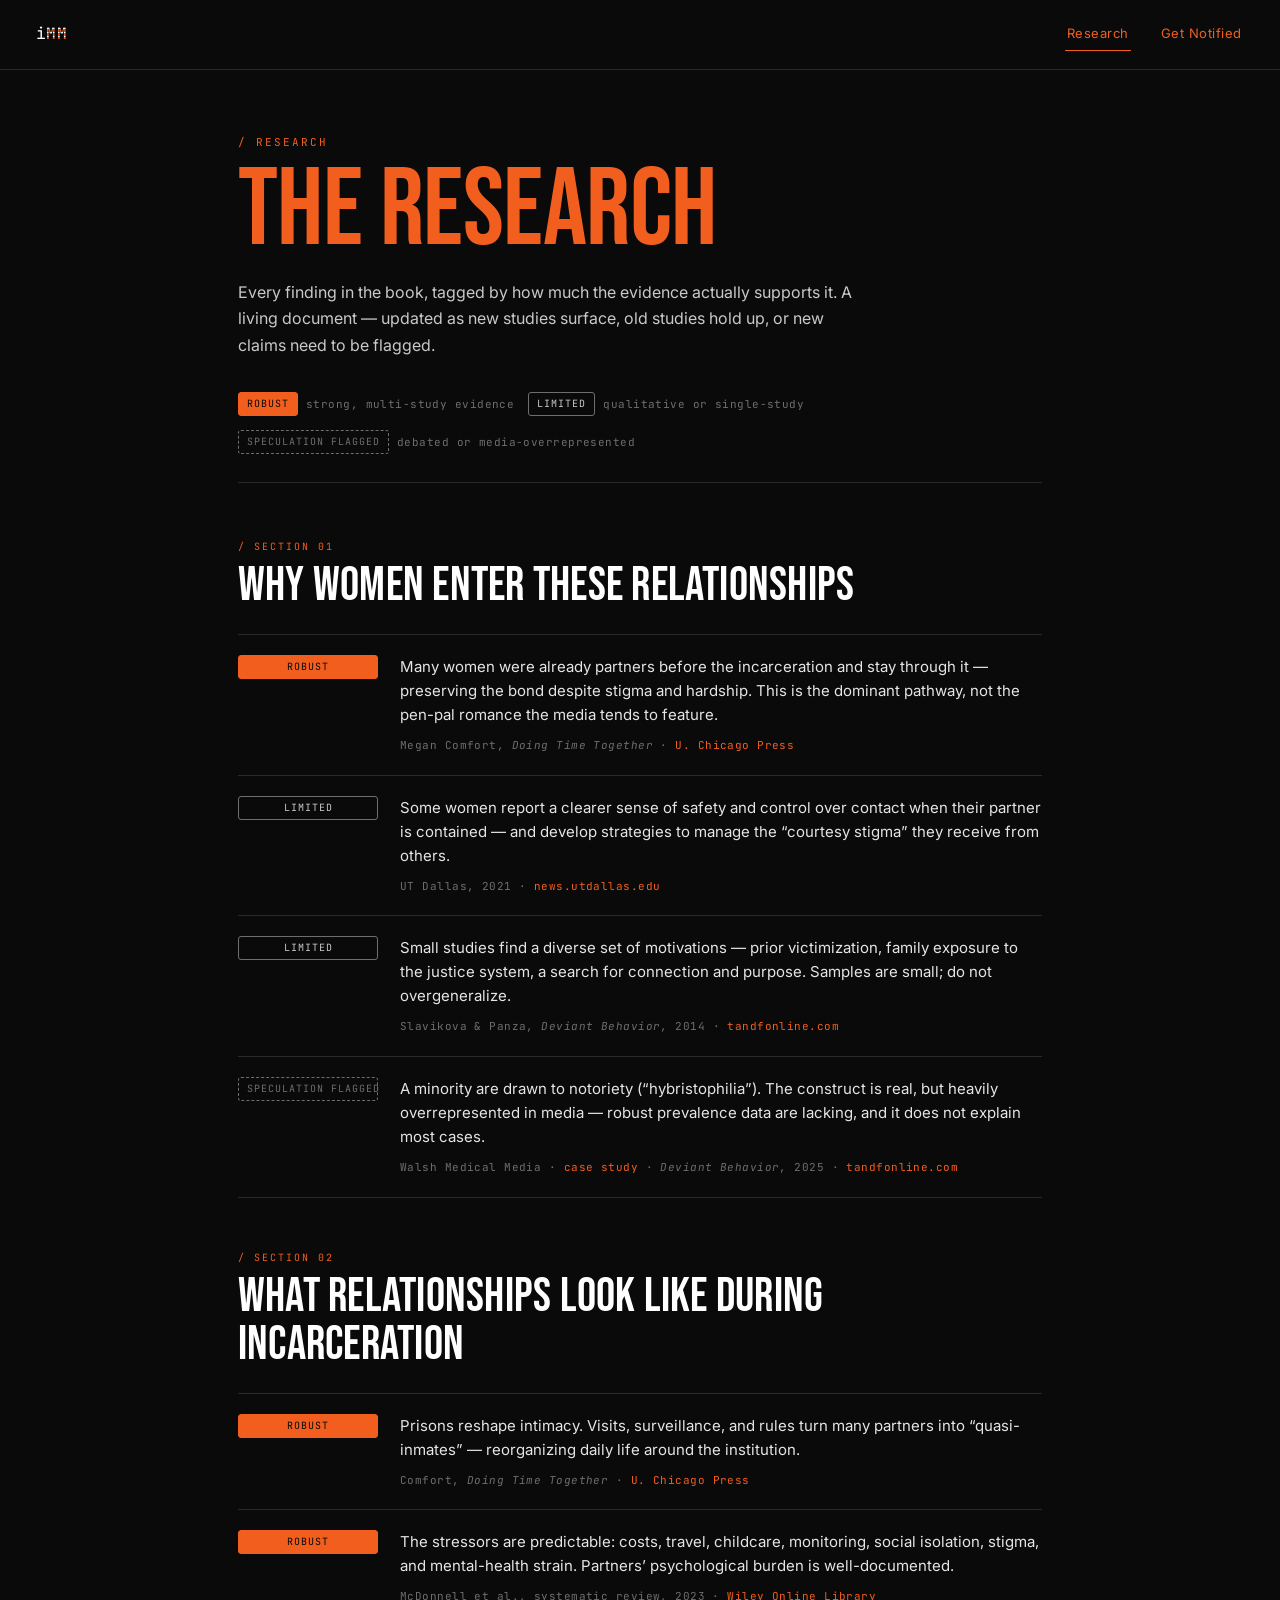
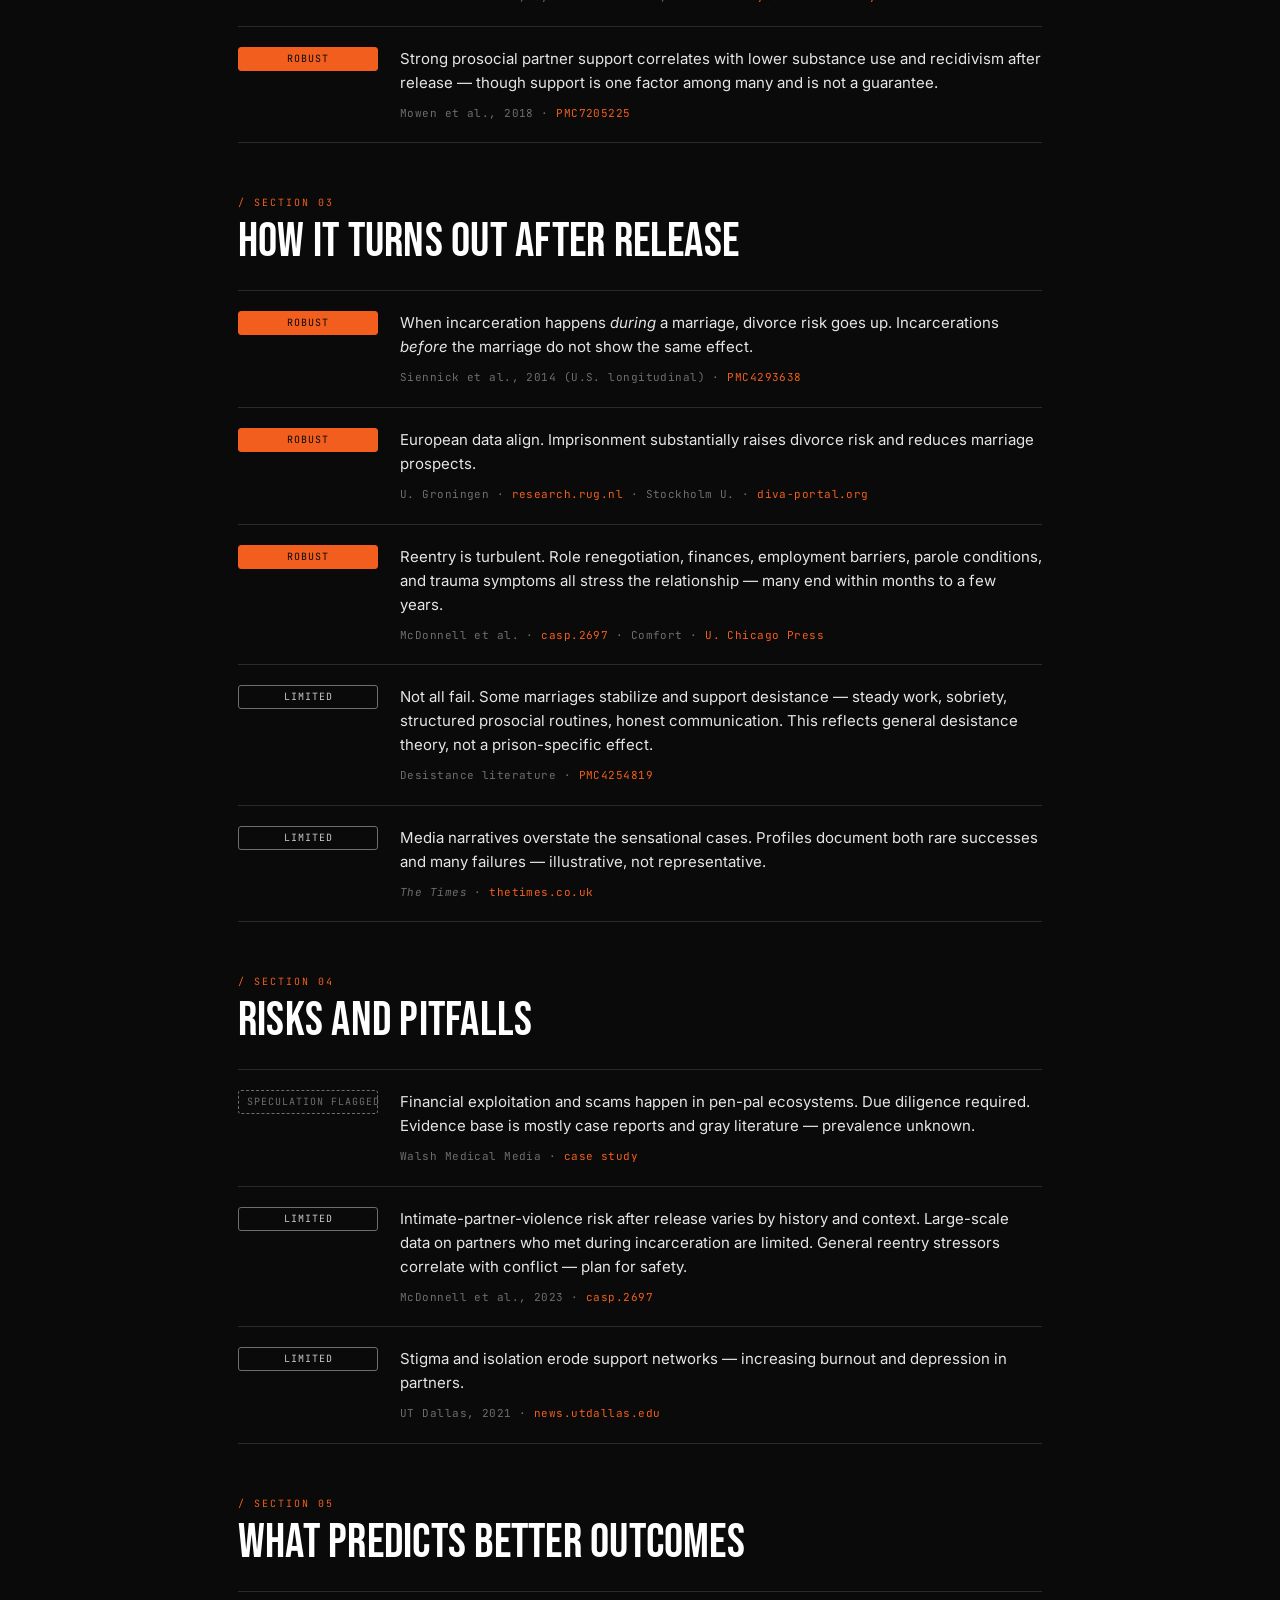
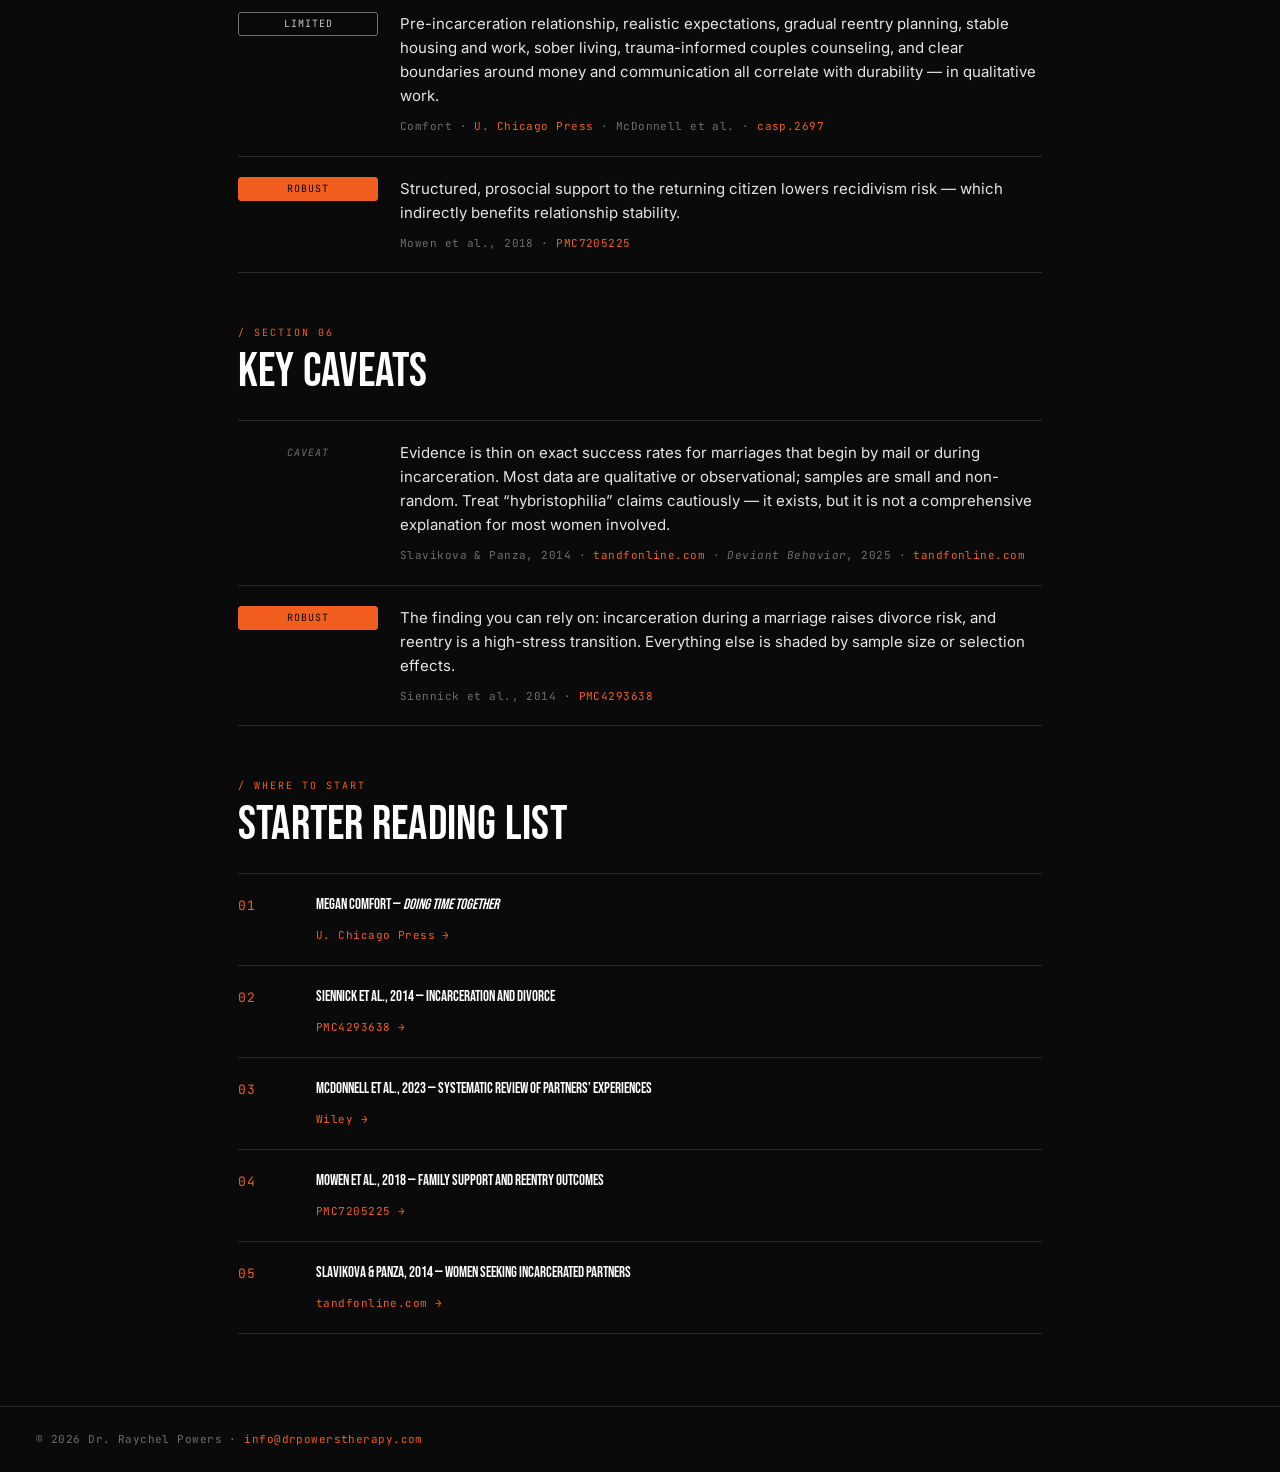
==== research/index.html @ 6326d1c5 "Add Research page with evidence-tagged study cards The Research page turns the author's working rese" ====
<!DOCTYPE html>
<html lang="en">
<head>
  <meta charset="UTF-8">
  <meta name="viewport" content="width=device-width, initial-scale=1.0">
  <title>The Research &mdash; I Married a Murderer</title>
  <meta name="description" content="Every finding from the book, tagged by how much evidence actually backs it. Studies on women who marry incarcerated men, prison marriages, hybristophilia, reentry, and divorce risk.">
  <meta property="og:type" content="website">
  <meta property="og:title" content="The Research &mdash; I Married a Murderer">
  <meta property="og:description" content="Findings on prison marriages, reentry, and divorce risk, tagged by evidence strength.">
  <meta name="theme-color" content="#0A0A0A">
  <link rel="icon" type="image/svg+xml" href="data:image/svg+xml,%3Csvg xmlns='http://www.w3.org/2000/svg' viewBox='0 0 32 32'%3E%3Crect width='32' height='32' fill='%230A0A0A'/%3E%3Ccircle cx='16' cy='16' r='10' fill='%23F25E1E'/%3E%3C/svg%3E">
  <link rel="preconnect" href="https://fonts.googleapis.com">
  <link rel="preconnect" href="https://fonts.gstatic.com" crossorigin>
  <link href="https://fonts.googleapis.com/css2?family=Bebas+Neue&family=Inter:wght@400;500&family=JetBrains+Mono:wght@400&display=swap" rel="stylesheet">
  <link rel="stylesheet" href="../styles.css">
</head>
<body>
  <nav class="nav">
    <a class="brand" href="/" aria-label="iMM home">i<span class="mm">MM</span></a>
    <div class="nav-right">
      <a class="nav-link active" href="/research/">Research</a>
      <a class="nav-cta" href="mailto:info@drpowerstherapy.com?subject=Notify%20me%20about%20I%20Married%20a%20Murderer">Get Notified</a>
    </div>
  </nav>

  <main class="page">

    <header class="page-hero">
      <p class="page-eyebrow">/ research</p>
      <h1 class="page-title">THE RESEARCH</h1>
      <p class="page-lede">Every finding in the book, tagged by how much the evidence actually supports it. A living document &mdash; updated as new studies surface, old studies hold up, or new claims need to be flagged.</p>
      <div class="legend" aria-label="Evidence chip legend">
        <span class="legend-item"><span class="chip robust">ROBUST</span> strong, multi-study evidence</span>
        <span class="legend-item"><span class="chip limited">LIMITED</span> qualitative or single-study</span>
        <span class="legend-item"><span class="chip speculation">SPECULATION FLAGGED</span> debated or media-overrepresented</span>
      </div>
    </header>

    <!-- ============ Section 1 ============ -->
    <section class="section">
      <p class="section-eyebrow">/ section 01</p>
      <h2 class="section-title">Why women enter these relationships</h2>

      <article class="card">
        <span class="chip robust">ROBUST</span>
        <div class="card-body">
          <p class="claim">Many women were already partners before the incarceration and stay through it &mdash; preserving the bond despite stigma and hardship. This is the dominant pathway, not the pen-pal romance the media tends to feature.</p>
          <p class="source">Megan Comfort, <em>Doing Time Together</em> &middot; <a href="https://press.uchicago.edu/ucp/books/book/chicago/D/bo5485741.html" target="_blank" rel="noopener">U. Chicago Press</a></p>
        </div>
      </article>

      <article class="card">
        <span class="chip limited">LIMITED</span>
        <div class="card-body">
          <p class="claim">Some women report a clearer sense of safety and control over contact when their partner is contained &mdash; and develop strategies to manage the &ldquo;courtesy stigma&rdquo; they receive from others.</p>
          <p class="source">UT Dallas, 2021 &middot; <a href="https://news.utdallas.edu/social-sciences/courtesy-stigma-relationships-prison-2021/" target="_blank" rel="noopener">news.utdallas.edu</a></p>
        </div>
      </article>

      <article class="card">
        <span class="chip limited">LIMITED</span>
        <div class="card-body">
          <p class="claim">Small studies find a diverse set of motivations &mdash; prior victimization, family exposure to the justice system, a search for connection and purpose. Samples are small; do not overgeneralize.</p>
          <p class="source">Slavikova &amp; Panza, <em>Deviant Behavior</em>, 2014 &middot; <a href="https://www.tandfonline.com/doi/abs/10.1080/01639625.2014.897120" target="_blank" rel="noopener">tandfonline.com</a></p>
        </div>
      </article>

      <article class="card">
        <span class="chip speculation">SPECULATION FLAGGED</span>
        <div class="card-body">
          <p class="claim">A minority are drawn to notoriety (&ldquo;hybristophilia&rdquo;). The construct is real, but heavily overrepresented in media &mdash; robust prevalence data are lacking, and it does not explain most cases.</p>
          <p class="source">Walsh Medical Media &middot; <a href="https://www.walshmedicalmedia.com/open-access/women-attracted-to-incarcerated-men-a-case-study-2573-4598-1000139.pdf" target="_blank" rel="noopener">case study</a> &middot; <em>Deviant Behavior</em>, 2025 &middot; <a href="https://www.tandfonline.com/doi/full/10.1080/01639625.2025.2520587" target="_blank" rel="noopener">tandfonline.com</a></p>
        </div>
      </article>
    </section>

    <!-- ============ Section 2 ============ -->
    <section class="section">
      <p class="section-eyebrow">/ section 02</p>
      <h2 class="section-title">What relationships look like during incarceration</h2>

      <article class="card">
        <span class="chip robust">ROBUST</span>
        <div class="card-body">
          <p class="claim">Prisons reshape intimacy. Visits, surveillance, and rules turn many partners into &ldquo;quasi-inmates&rdquo; &mdash; reorganizing daily life around the institution.</p>
          <p class="source">Comfort, <em>Doing Time Together</em> &middot; <a href="https://press.uchicago.edu/ucp/books/book/chicago/D/bo5485741.html" target="_blank" rel="noopener">U. Chicago Press</a></p>
        </div>
      </article>

      <article class="card">
        <span class="chip robust">ROBUST</span>
        <div class="card-body">
          <p class="claim">The stressors are predictable: costs, travel, childcare, monitoring, social isolation, stigma, and mental-health strain. Partners&rsquo; psychological burden is well-documented.</p>
          <p class="source">McDonnell et al., systematic review, 2023 &middot; <a href="https://onlinelibrary.wiley.com/doi/full/10.1002/casp.2697" target="_blank" rel="noopener">Wiley Online Library</a></p>
        </div>
      </article>

      <article class="card">
        <span class="chip robust">ROBUST</span>
        <div class="card-body">
          <p class="claim">Strong prosocial partner support correlates with lower substance use and recidivism after release &mdash; though support is one factor among many and is not a guarantee.</p>
          <p class="source">Mowen et al., 2018 &middot; <a href="https://www.ncbi.nlm.nih.gov/pmc/articles/PMC7205225/" target="_blank" rel="noopener">PMC7205225</a></p>
        </div>
      </article>
    </section>

    <!-- ============ Section 3 ============ -->
    <section class="section">
      <p class="section-eyebrow">/ section 03</p>
      <h2 class="section-title">How it turns out after release</h2>

      <article class="card">
        <span class="chip robust">ROBUST</span>
        <div class="card-body">
          <p class="claim">When incarceration happens <em>during</em> a marriage, divorce risk goes up. Incarcerations <em>before</em> the marriage do not show the same effect.</p>
          <p class="source">Siennick et al., 2014 (U.S. longitudinal) &middot; <a href="https://www.ncbi.nlm.nih.gov/pmc/articles/PMC4293638/" target="_blank" rel="noopener">PMC4293638</a></p>
        </div>
      </article>

      <article class="card">
        <span class="chip robust">ROBUST</span>
        <div class="card-body">
          <p class="claim">European data align. Imprisonment substantially raises divorce risk and reduces marriage prospects.</p>
          <p class="source">U. Groningen &middot; <a href="https://research.rug.nl/en/publications/the-impact-of-first-time-imprisonment-on-marriage-and-divorce-a-m" target="_blank" rel="noopener">research.rug.nl</a> &middot; Stockholm U. &middot; <a href="https://su.diva-portal.org/smash/get/diva2%3A951957/FULLTEXT01" target="_blank" rel="noopener">diva-portal.org</a></p>
        </div>
      </article>

      <article class="card">
        <span class="chip robust">ROBUST</span>
        <div class="card-body">
          <p class="claim">Reentry is turbulent. Role renegotiation, finances, employment barriers, parole conditions, and trauma symptoms all stress the relationship &mdash; many end within months to a few years.</p>
          <p class="source">McDonnell et al. &middot; <a href="https://onlinelibrary.wiley.com/doi/full/10.1002/casp.2697" target="_blank" rel="noopener">casp.2697</a> &middot; Comfort &middot; <a href="https://press.uchicago.edu/ucp/books/book/chicago/D/bo5485741.html" target="_blank" rel="noopener">U. Chicago Press</a></p>
        </div>
      </article>

      <article class="card">
        <span class="chip limited">LIMITED</span>
        <div class="card-body">
          <p class="claim">Not all fail. Some marriages stabilize and support desistance &mdash; steady work, sobriety, structured prosocial routines, honest communication. This reflects general desistance theory, not a prison-specific effect.</p>
          <p class="source">Desistance literature &middot; <a href="https://www.ncbi.nlm.nih.gov/pmc/articles/PMC4254819/" target="_blank" rel="noopener">PMC4254819</a></p>
        </div>
      </article>

      <article class="card">
        <span class="chip limited">LIMITED</span>
        <div class="card-body">
          <p class="claim">Media narratives overstate the sensational cases. Profiles document both rare successes and many failures &mdash; illustrative, not representative.</p>
          <p class="source"><em>The Times</em> &middot; <a href="https://www.thetimes.co.uk/article/you-have-to-be-a-strong-woman-what-its-like-to-marry-a-prisoner-xgbpbv8nb" target="_blank" rel="noopener">thetimes.co.uk</a></p>
        </div>
      </article>
    </section>

    <!-- ============ Section 4 ============ -->
    <section class="section">
      <p class="section-eyebrow">/ section 04</p>
      <h2 class="section-title">Risks and pitfalls</h2>

      <article class="card">
        <span class="chip speculation">SPECULATION FLAGGED</span>
        <div class="card-body">
          <p class="claim">Financial exploitation and scams happen in pen-pal ecosystems. Due diligence required. Evidence base is mostly case reports and gray literature &mdash; prevalence unknown.</p>
          <p class="source">Walsh Medical Media &middot; <a href="https://www.walshmedicalmedia.com/open-access/women-attracted-to-incarcerated-men-a-case-study-2573-4598-1000139.pdf" target="_blank" rel="noopener">case study</a></p>
        </div>
      </article>

      <article class="card">
        <span class="chip limited">LIMITED</span>
        <div class="card-body">
          <p class="claim">Intimate-partner-violence risk after release varies by history and context. Large-scale data on partners who met during incarceration are limited. General reentry stressors correlate with conflict &mdash; plan for safety.</p>
          <p class="source">McDonnell et al., 2023 &middot; <a href="https://onlinelibrary.wiley.com/doi/full/10.1002/casp.2697" target="_blank" rel="noopener">casp.2697</a></p>
        </div>
      </article>

      <article class="card">
        <span class="chip limited">LIMITED</span>
        <div class="card-body">
          <p class="claim">Stigma and isolation erode support networks &mdash; increasing burnout and depression in partners.</p>
          <p class="source">UT Dallas, 2021 &middot; <a href="https://news.utdallas.edu/social-sciences/courtesy-stigma-relationships-prison-2021/" target="_blank" rel="noopener">news.utdallas.edu</a></p>
        </div>
      </article>
    </section>

    <!-- ============ Section 5 ============ -->
    <section class="section">
      <p class="section-eyebrow">/ section 05</p>
      <h2 class="section-title">What predicts better outcomes</h2>

      <article class="card">
        <span class="chip limited">LIMITED</span>
        <div class="card-body">
          <p class="claim">Pre-incarceration relationship, realistic expectations, gradual reentry planning, stable housing and work, sober living, trauma-informed couples counseling, and clear boundaries around money and communication all correlate with durability &mdash; in qualitative work.</p>
          <p class="source">Comfort &middot; <a href="https://press.uchicago.edu/ucp/books/book/chicago/D/bo5485741.html" target="_blank" rel="noopener">U. Chicago Press</a> &middot; McDonnell et al. &middot; <a href="https://onlinelibrary.wiley.com/doi/full/10.1002/casp.2697" target="_blank" rel="noopener">casp.2697</a></p>
        </div>
      </article>

      <article class="card">
        <span class="chip robust">ROBUST</span>
        <div class="card-body">
          <p class="claim">Structured, prosocial support to the returning citizen lowers recidivism risk &mdash; which indirectly benefits relationship stability.</p>
          <p class="source">Mowen et al., 2018 &middot; <a href="https://www.ncbi.nlm.nih.gov/pmc/articles/PMC7205225/" target="_blank" rel="noopener">PMC7205225</a></p>
        </div>
      </article>
    </section>

    <!-- ============ Section 6 ============ -->
    <section class="section">
      <p class="section-eyebrow">/ section 06</p>
      <h2 class="section-title">Key caveats</h2>

      <article class="card">
        <span class="chip none">CAVEAT</span>
        <div class="card-body">
          <p class="claim">Evidence is thin on exact success rates for marriages that begin by mail or during incarceration. Most data are qualitative or observational; samples are small and non-random. Treat &ldquo;hybristophilia&rdquo; claims cautiously &mdash; it exists, but it is not a comprehensive explanation for most women involved.</p>
          <p class="source">Slavikova &amp; Panza, 2014 &middot; <a href="https://www.tandfonline.com/doi/abs/10.1080/01639625.2014.897120" target="_blank" rel="noopener">tandfonline.com</a> &middot; <em>Deviant Behavior</em>, 2025 &middot; <a href="https://www.tandfonline.com/doi/full/10.1080/01639625.2025.2520587" target="_blank" rel="noopener">tandfonline.com</a></p>
        </div>
      </article>

      <article class="card">
        <span class="chip robust">ROBUST</span>
        <div class="card-body">
          <p class="claim">The finding you can rely on: incarceration during a marriage raises divorce risk, and reentry is a high-stress transition. Everything else is shaded by sample size or selection effects.</p>
          <p class="source">Siennick et al., 2014 &middot; <a href="https://www.ncbi.nlm.nih.gov/pmc/articles/PMC4293638/" target="_blank" rel="noopener">PMC4293638</a></p>
        </div>
      </article>
    </section>

    <!-- ============ Reading list ============ -->
    <section class="section">
      <p class="section-eyebrow">/ where to start</p>
      <h2 class="section-title">Starter reading list</h2>
      <ol class="readinglist">
        <li>
          <span class="num">01</span>
          <div>
            <p class="title">Megan Comfort &mdash; <em>Doing Time Together</em></p>
            <a class="source-link" href="https://press.uchicago.edu/ucp/books/book/chicago/D/bo5485741.html" target="_blank" rel="noopener">U. Chicago Press &rarr;</a>
          </div>
        </li>
        <li>
          <span class="num">02</span>
          <div>
            <p class="title">Siennick et al., 2014 &mdash; Incarceration and divorce</p>
            <a class="source-link" href="https://www.ncbi.nlm.nih.gov/pmc/articles/PMC4293638/" target="_blank" rel="noopener">PMC4293638 &rarr;</a>
          </div>
        </li>
        <li>
          <span class="num">03</span>
          <div>
            <p class="title">McDonnell et al., 2023 &mdash; Systematic review of partners&rsquo; experiences</p>
            <a class="source-link" href="https://onlinelibrary.wiley.com/doi/full/10.1002/casp.2697" target="_blank" rel="noopener">Wiley &rarr;</a>
          </div>
        </li>
        <li>
          <span class="num">04</span>
          <div>
            <p class="title">Mowen et al., 2018 &mdash; Family support and reentry outcomes</p>
            <a class="source-link" href="https://www.ncbi.nlm.nih.gov/pmc/articles/PMC7205225/" target="_blank" rel="noopener">PMC7205225 &rarr;</a>
          </div>
        </li>
        <li>
          <span class="num">05</span>
          <div>
            <p class="title">Slavikova &amp; Panza, 2014 &mdash; Women seeking incarcerated partners</p>
            <a class="source-link" href="https://www.tandfonline.com/doi/abs/10.1080/01639625.2014.897120" target="_blank" rel="noopener">tandfonline.com &rarr;</a>
          </div>
        </li>
      </ol>
    </section>

  </main>

  <footer class="footer">
    <p>&copy; 2026 Dr. Raychel Powers &middot; <a href="mailto:info@drpowerstherapy.com">info@drpowerstherapy.com</a></p>
  </footer>
</body>
</html>
---- styles.css ----
:root {
  --bg: #0A0A0A;
  --fg: #FFFFFF;
  --orange: #F25E1E;
  --muted: #C9C9C9;
  --dim: #6E6E6E;
  --line: #2A2A2A;
  --font-display: 'Bebas Neue', 'Impact', 'Arial Narrow', sans-serif;
  --font-body: 'Inter', system-ui, -apple-system, sans-serif;
  --font-mono: 'JetBrains Mono', ui-monospace, SFMono-Regular, Menlo, monospace;
}

* { box-sizing: border-box; margin: 0; padding: 0; }

html { -webkit-text-size-adjust: 100%; }

body {
  background: var(--bg);
  color: var(--fg);
  font-family: var(--font-body);
  font-size: 16px;
  line-height: 1.5;
  min-height: 100vh;
  display: flex;
  flex-direction: column;
  -webkit-font-smoothing: antialiased;
  -moz-osx-font-smoothing: grayscale;
}

a { color: inherit; }

/* ---------- nav ---------- */
.nav {
  display: flex;
  justify-content: space-between;
  align-items: center;
  padding: 18px clamp(20px, 4vw, 36px);
  border-bottom: 0.5px solid var(--line);
}

.brand {
  font-family: var(--font-mono);
  font-size: 16px;
  color: var(--fg);
  letter-spacing: 0.02em;
  text-decoration: none;
}

.brand .mm {
  background-image: repeating-linear-gradient(0deg, var(--orange) 0 3px, var(--fg) 3px 4px);
  -webkit-background-clip: text;
  background-clip: text;
  -webkit-text-fill-color: transparent;
  color: transparent;
  font-weight: 500;
}

.nav-cta {
  font-family: var(--font-body);
  font-size: 13px;
  color: var(--orange);
  text-decoration: none;
  letter-spacing: 0.04em;
  padding: 6px 2px;
  border-bottom: 0.5px solid transparent;
  transition: border-color 0.15s ease;
}

.nav-cta:hover { border-bottom-color: var(--orange); }

/* ---------- hero ---------- */
.hero {
  flex: 1;
  width: 100%;
  max-width: 1100px;
  margin: 0 auto;
  padding: clamp(40px, 6vw, 80px) clamp(20px, 5vw, 48px);
}

.eyebrow {
  font-family: var(--font-mono);
  font-size: 12px;
  color: var(--orange);
  letter-spacing: 0.18em;
  margin-bottom: 24px;
  text-transform: uppercase;
}

.title {
  font-family: var(--font-display);
  font-weight: 400;
  line-height: 0.88;
  margin: 0;
}

.t-i {
  display: block;
  font-size: clamp(40px, 8vw, 72px);
  color: var(--fg);
  letter-spacing: 0.005em;
}

.t-married {
  display: block;
  font-size: clamp(58px, 13vw, 124px);
  color: var(--orange);
  margin-top: 4px;
  letter-spacing: -0.005em;
}

.t-murderer {
  display: block;
  font-size: clamp(58px, 13vw, 124px);
  letter-spacing: -0.005em;
  background-image: repeating-linear-gradient(
    0deg,
    var(--orange) 0 12px,
    var(--fg) 12px 18px
  );
  -webkit-background-clip: text;
  background-clip: text;
  -webkit-text-fill-color: transparent;
  color: transparent;
}

.tag {
  font-family: var(--font-display);
  font-size: clamp(26px, 5vw, 46px);
  color: var(--fg);
  margin: 18px 0 32px;
  letter-spacing: 0.01em;
  line-height: 1;
}

.lede {
  font-size: clamp(15px, 1.5vw, 17px);
  line-height: 1.65;
  color: var(--muted);
  max-width: 580px;
  margin-bottom: 32px;
}

.ctas {
  display: flex;
  gap: 12px;
  align-items: center;
  flex-wrap: wrap;
}

.cta {
  display: inline-block;
  background: var(--orange);
  color: var(--bg);
  font-family: var(--font-body);
  font-size: 14px;
  font-weight: 500;
  padding: 13px 24px;
  border-radius: 8px;
  letter-spacing: 0.02em;
  text-decoration: none;
  transition: transform 0.15s ease, background 0.15s ease;
}

.cta:hover { transform: translateY(-1px); background: #FF6F32; }
.cta:active { transform: translateY(0); }

.byline {
  margin-top: 36px;
  font-family: var(--font-mono);
  font-size: 11px;
  color: var(--dim);
  letter-spacing: 0.08em;
}

/* ---------- footer ---------- */
.footer {
  padding: 24px clamp(20px, 4vw, 36px);
  border-top: 0.5px solid var(--line);
  font-family: var(--font-mono);
  font-size: 11px;
  color: var(--dim);
  letter-spacing: 0.04em;
}

.footer a { color: var(--orange); text-decoration: none; }
.footer a:hover { text-decoration: underline; }

/* ---------- mobile stripe scaling ---------- */
@media (max-width: 600px) {
  .t-murderer {
    background-image: repeating-linear-gradient(
      0deg,
      var(--orange) 0 7px,
      var(--fg) 7px 11px
    );
  }
}

@media (prefers-reduced-motion: reduce) {
  .cta { transition: none; }
}

/* ---------- nav right cluster (with Research link) ---------- */
.nav-right { display: flex; align-items: center; gap: clamp(14px, 3vw, 28px); }
.nav-link {
  font-family: var(--font-body);
  font-size: 13px;
  color: var(--muted);
  text-decoration: none;
  letter-spacing: 0.04em;
  padding: 6px 2px;
  border-bottom: 0.5px solid transparent;
  transition: color 0.15s ease, border-color 0.15s ease;
}
.nav-link:hover { color: var(--fg); }
.nav-link.active { color: var(--orange); border-bottom-color: var(--orange); }

/* ---------- research page ---------- */
.page {
  flex: 1;
  width: 100%;
  max-width: 900px;
  margin: 0 auto;
  padding: clamp(32px, 5vw, 64px) clamp(20px, 5vw, 48px);
}

.page-hero {
  padding-bottom: 28px;
  border-bottom: 0.5px solid var(--line);
  margin-bottom: 12px;
}

.page-eyebrow {
  font-family: var(--font-mono);
  font-size: 11px;
  color: var(--orange);
  letter-spacing: 0.18em;
  margin-bottom: 12px;
  text-transform: uppercase;
}

.page-title {
  font-family: var(--font-display);
  font-weight: 400;
  font-size: clamp(56px, 11vw, 110px);
  line-height: 0.9;
  color: var(--orange);
  letter-spacing: -0.005em;
  margin: 0 0 18px;
}

.page-lede {
  font-size: clamp(14px, 1.5vw, 16px);
  line-height: 1.65;
  color: var(--muted);
  max-width: 620px;
  margin-bottom: 20px;
}

/* chip legend */
.legend {
  display: flex;
  gap: 14px;
  flex-wrap: wrap;
  padding: 14px 0 0;
}
.legend-item {
  display: flex;
  align-items: center;
  gap: 8px;
  font-family: var(--font-mono);
  font-size: 11px;
  color: var(--dim);
  letter-spacing: 0.04em;
}

/* section */
.section {
  padding: 44px 0 8px;
}
.section-eyebrow {
  font-family: var(--font-mono);
  font-size: 10px;
  color: var(--orange);
  letter-spacing: 0.2em;
  margin-bottom: 8px;
  text-transform: uppercase;
}
.section-title {
  font-family: var(--font-display);
  font-weight: 400;
  font-size: clamp(28px, 4.5vw, 48px);
  line-height: 1;
  color: var(--fg);
  letter-spacing: 0.005em;
  margin: 0 0 24px;
}

/* study card */
.card {
  display: grid;
  grid-template-columns: 140px 1fr;
  gap: 22px;
  padding: 20px 0;
  border-top: 0.5px solid var(--line);
  align-items: start;
}
.section .card:last-of-type { border-bottom: 0.5px solid var(--line); }

.chip {
  font-family: var(--font-mono);
  font-size: 10px;
  letter-spacing: 0.1em;
  padding: 5px 8px;
  border-radius: 3px;
  text-align: center;
  display: inline-block;
  white-space: nowrap;
  line-height: 1.2;
  align-self: start;
}
.chip.robust {
  background: var(--orange);
  color: var(--bg);
  border: 0.5px solid var(--orange);
}
.chip.limited {
  background: transparent;
  color: var(--muted);
  border: 0.5px solid var(--dim);
}
.chip.speculation {
  background: transparent;
  color: var(--dim);
  border: 0.5px dashed var(--dim);
}
.chip.none {
  background: transparent;
  color: var(--dim);
  border: 0.5px solid transparent;
  font-style: italic;
}

.card-body p.claim {
  font-size: 15px;
  line-height: 1.6;
  color: #E5E5E5;
  margin: 0 0 10px;
}
.card-body p.source {
  font-family: var(--font-mono);
  font-size: 11px;
  letter-spacing: 0.04em;
  color: var(--dim);
  margin: 0;
  line-height: 1.6;
}
.card-body p.source a {
  color: var(--orange);
  text-decoration: none;
}
.card-body p.source a:hover { text-decoration: underline; }

/* reading list */
.readinglist {
  list-style: none;
  padding: 0;
  margin: 0;
}
.readinglist li {
  display: grid;
  grid-template-columns: 56px 1fr;
  gap: 22px;
  padding: 20px 0;
  border-top: 0.5px solid var(--line);
  align-items: start;
}
.readinglist li:last-child { border-bottom: 0.5px solid var(--line); }
.readinglist .num {
  font-family: var(--font-mono);
  font-size: 13px;
  color: var(--orange);
  letter-spacing: 0.06em;
  padding-top: 2px;
}
.readinglist .title {
  margin: 0 0 6px;
  font-size: 15px;
  color: var(--fg);
  line-height: 1.4;
}
.readinglist .title em {
  font-style: italic;
  color: var(--fg);
}
.readinglist .source-link {
  font-family: var(--font-mono);
  font-size: 11px;
  color: var(--orange);
  text-decoration: none;
  letter-spacing: 0.04em;
}
.readinglist .source-link:hover { text-decoration: underline; }

/* mobile: stack chip above claim */
@media (max-width: 640px) {
  .card { grid-template-columns: 1fr; gap: 10px; }
  .readinglist li { grid-template-columns: 1fr; gap: 8px; }
  .readinglist .num { padding-top: 0; }
}
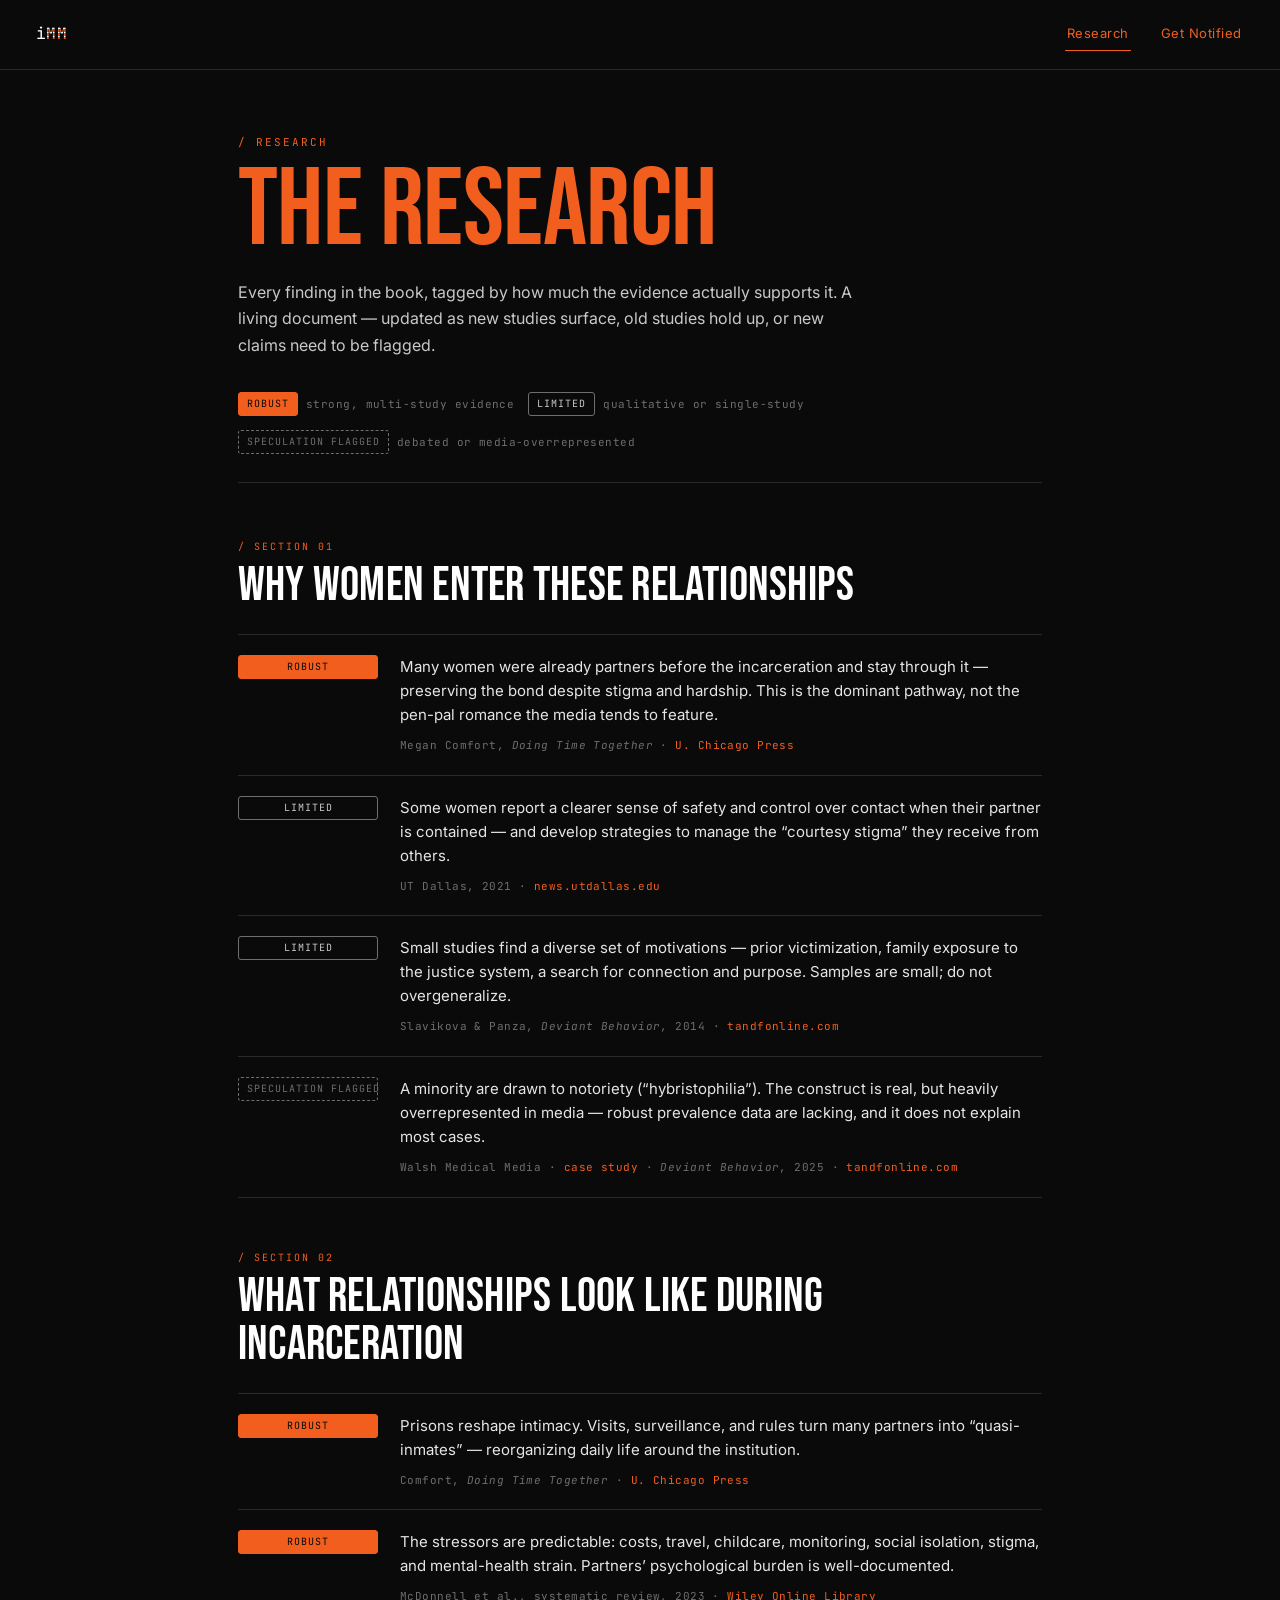
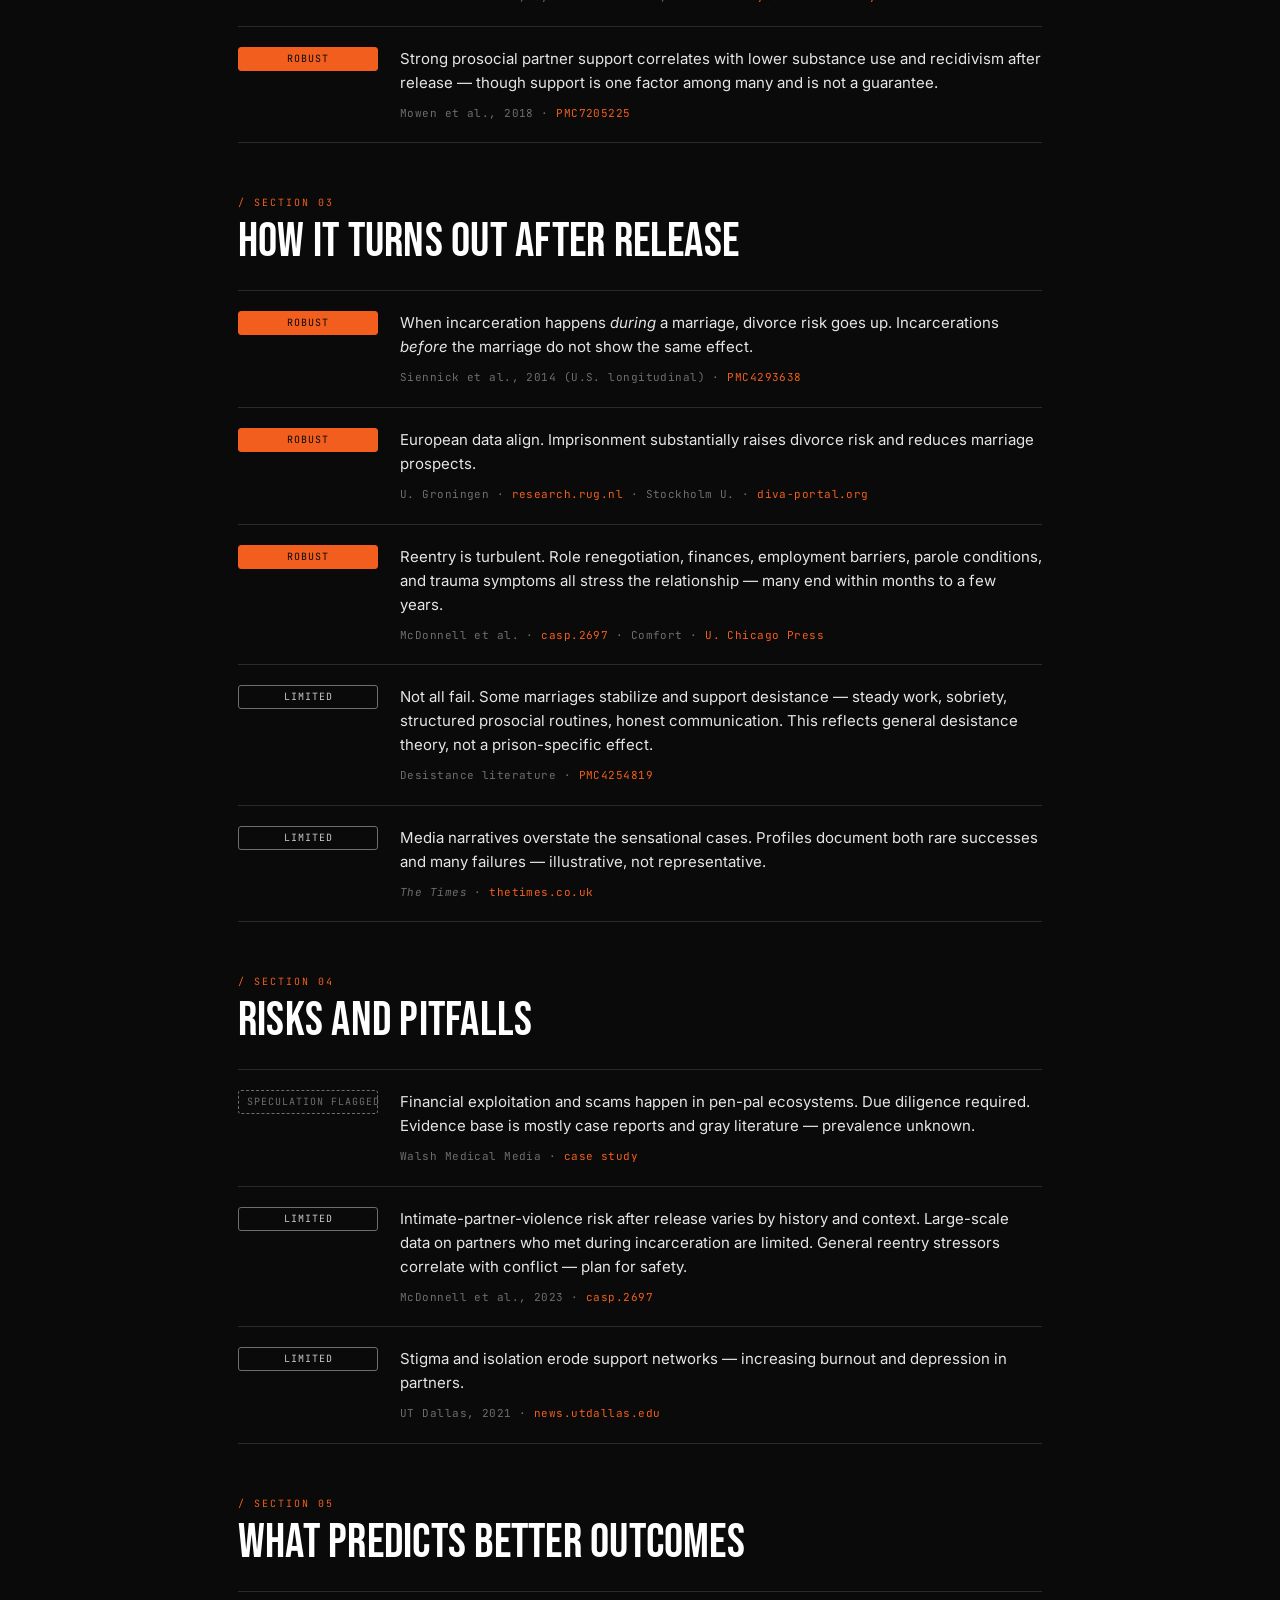
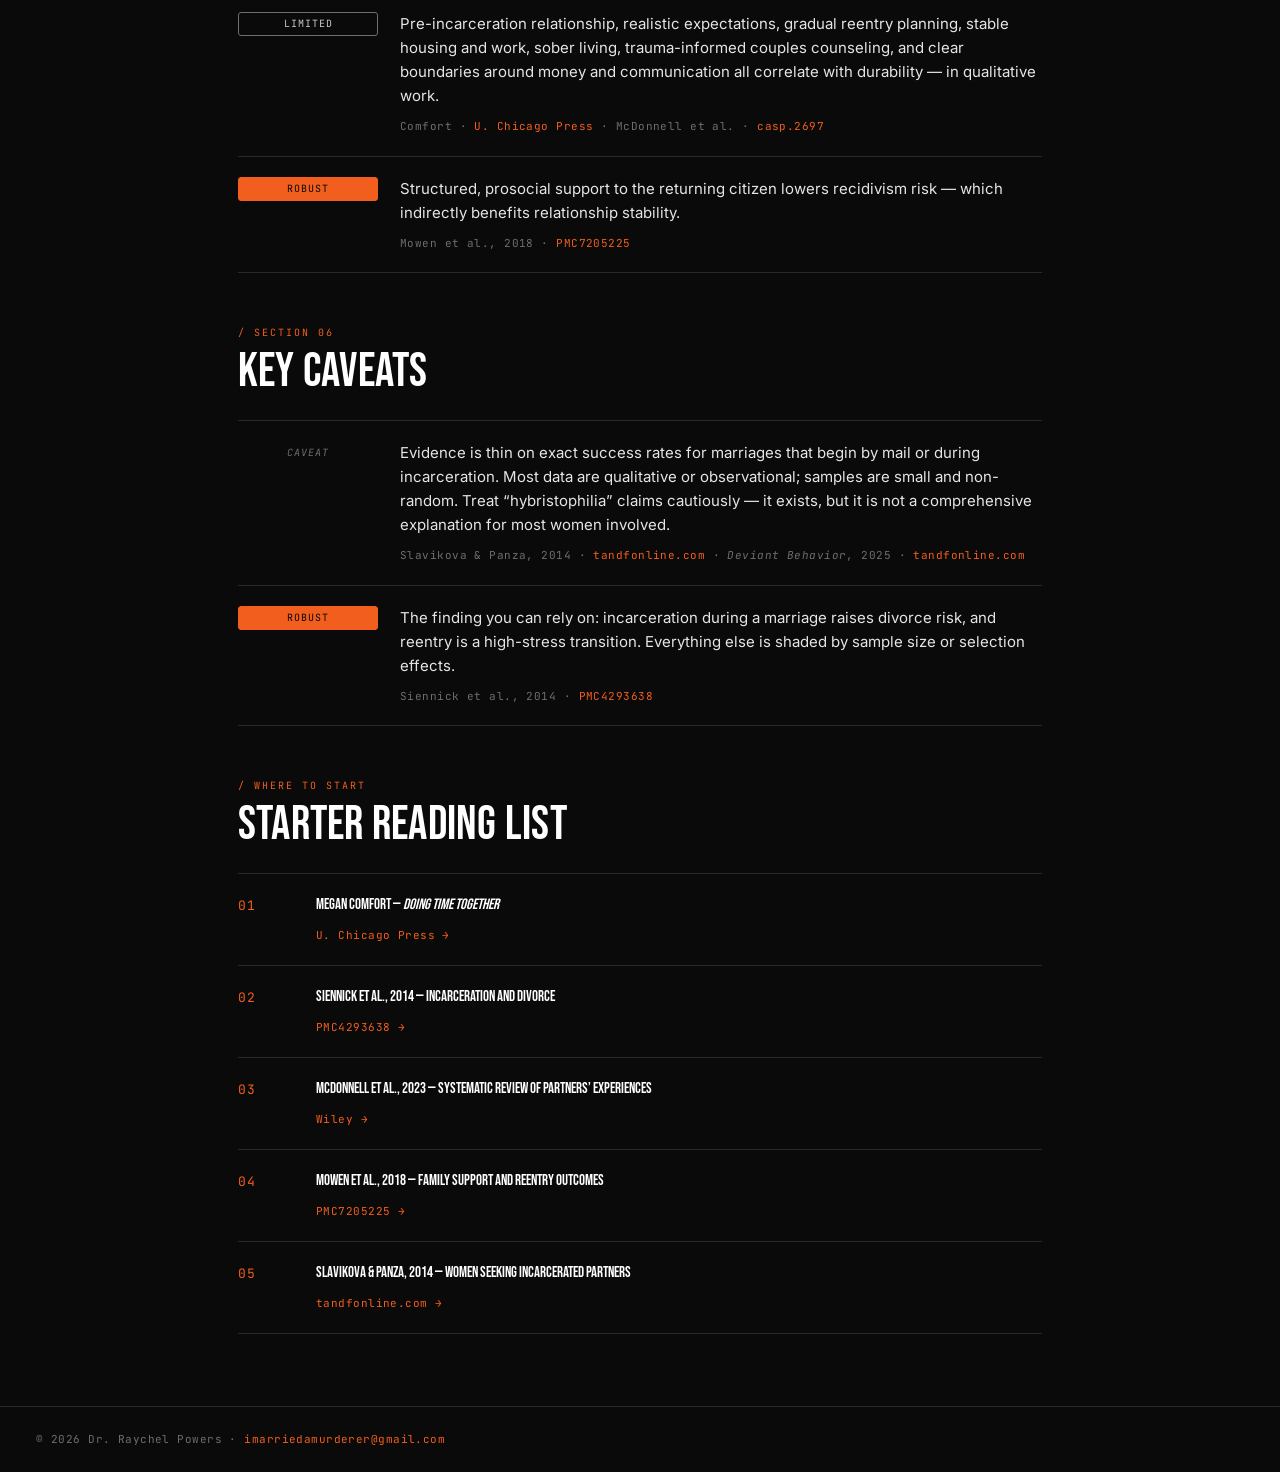
==== commit 28c29373: "Switch site contact to dedicated book inbox Replace info@drpowerstherapy.com (her clinical practice)" ====
--- a/research/index.html
+++ b/research/index.html
@@ -20,7 +20,7 @@
     <a class="brand" href="/" aria-label="iMM home">i<span class="mm">MM</span></a>
     <div class="nav-right">
       <a class="nav-link active" href="/research/">Research</a>
-      <a class="nav-cta" href="mailto:info@drpowerstherapy.com?subject=Notify%20me%20about%20I%20Married%20a%20Murderer">Get Notified</a>
+      <a class="nav-cta" href="mailto:imarriedamurderer@gmail.com?subject=Notify%20me%20about%20I%20Married%20a%20Murderer">Get Notified</a>
     </div>
   </nav>
 
@@ -271,7 +271,7 @@
   </main>
 
   <footer class="footer">
-    <p>&copy; 2026 Dr. Raychel Powers &middot; <a href="mailto:info@drpowerstherapy.com">info@drpowerstherapy.com</a></p>
+    <p>&copy; 2026 Dr. Raychel Powers &middot; <a href="mailto:imarriedamurderer@gmail.com">imarriedamurderer@gmail.com</a></p>
   </footer>
 </body>
 </html>
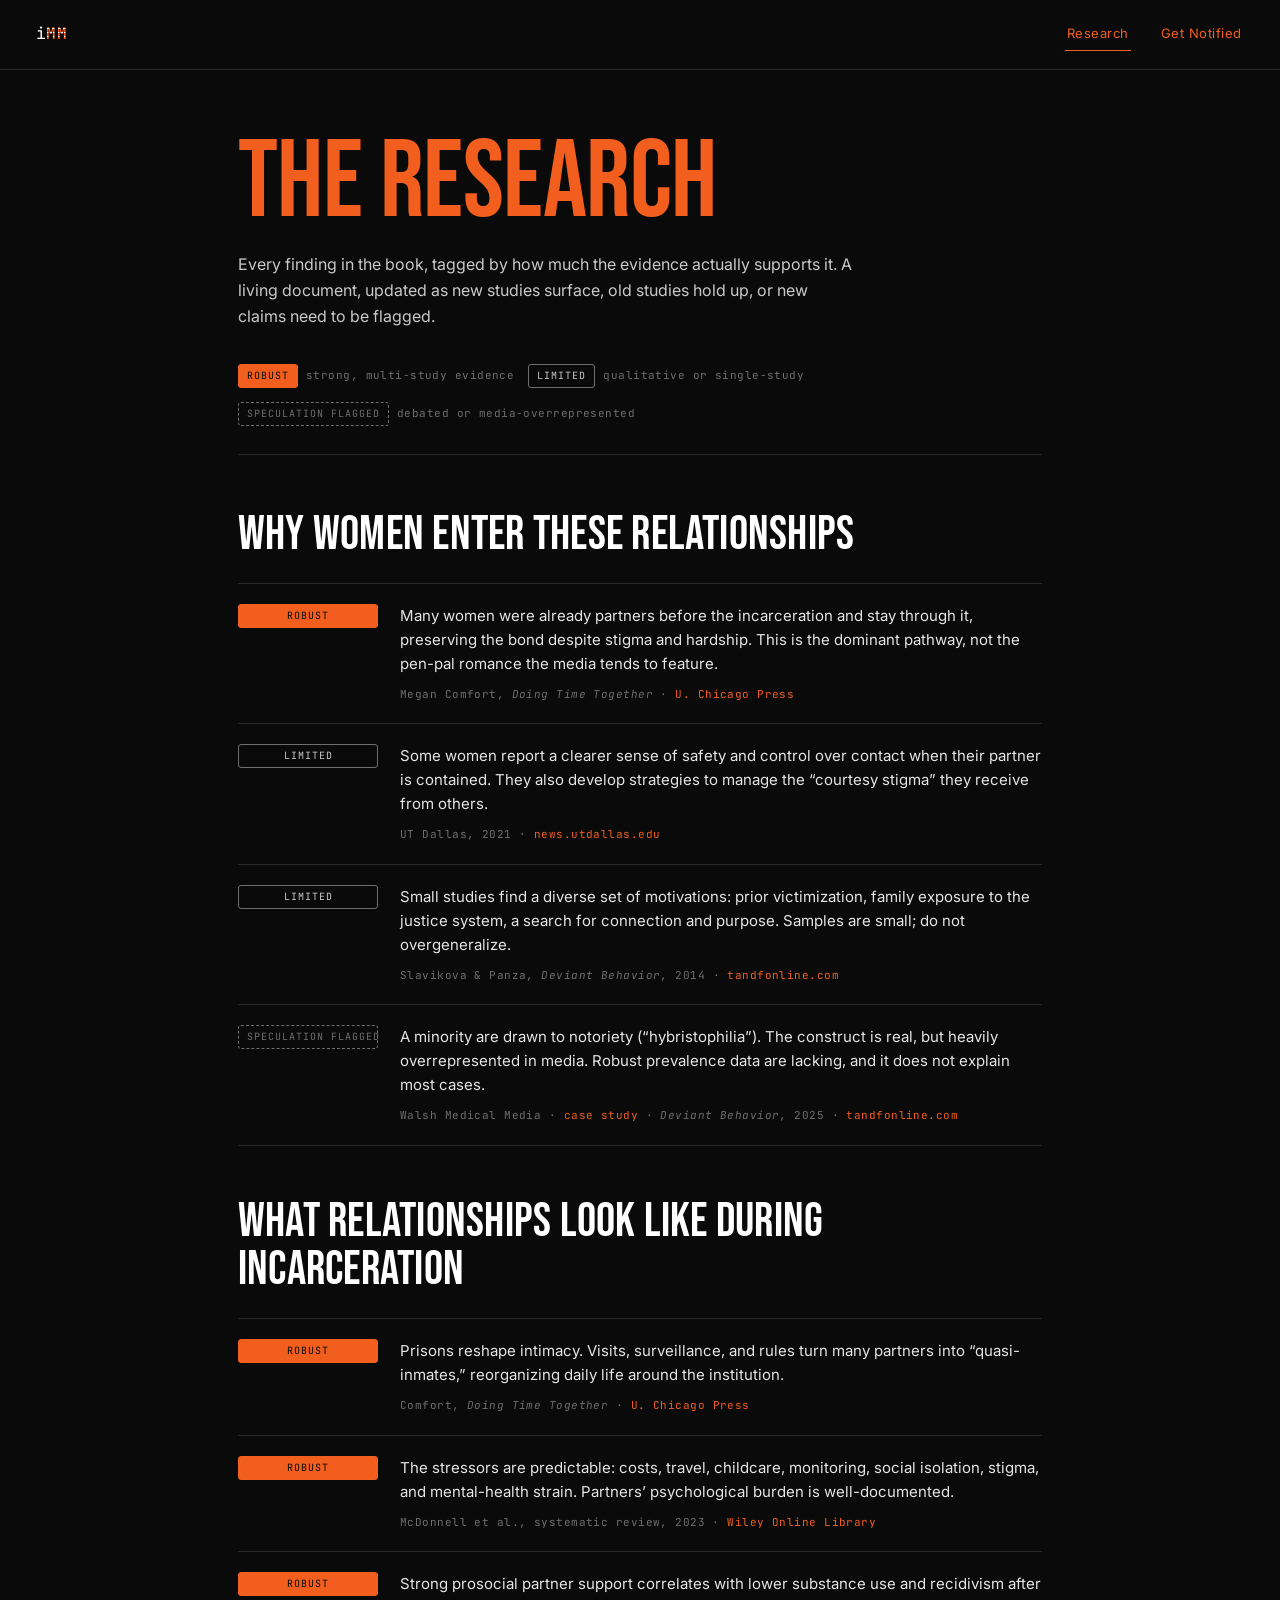
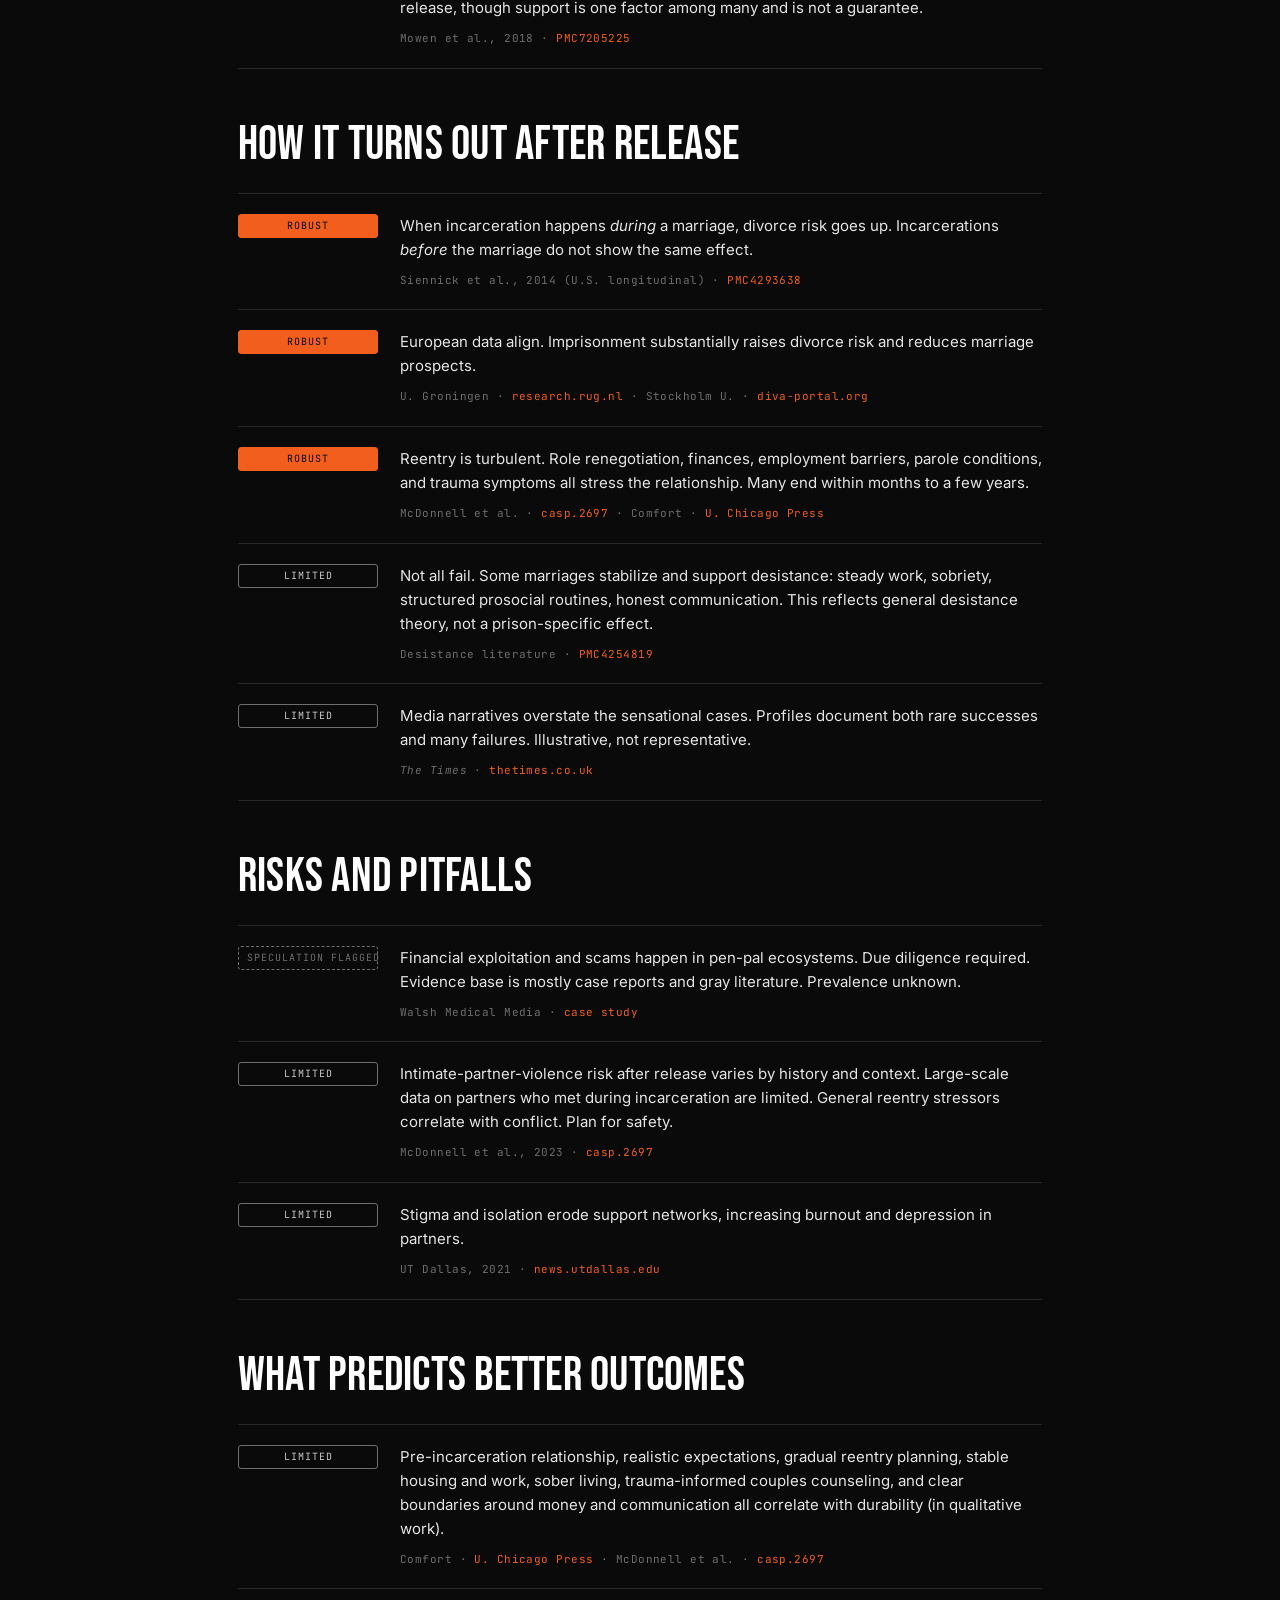
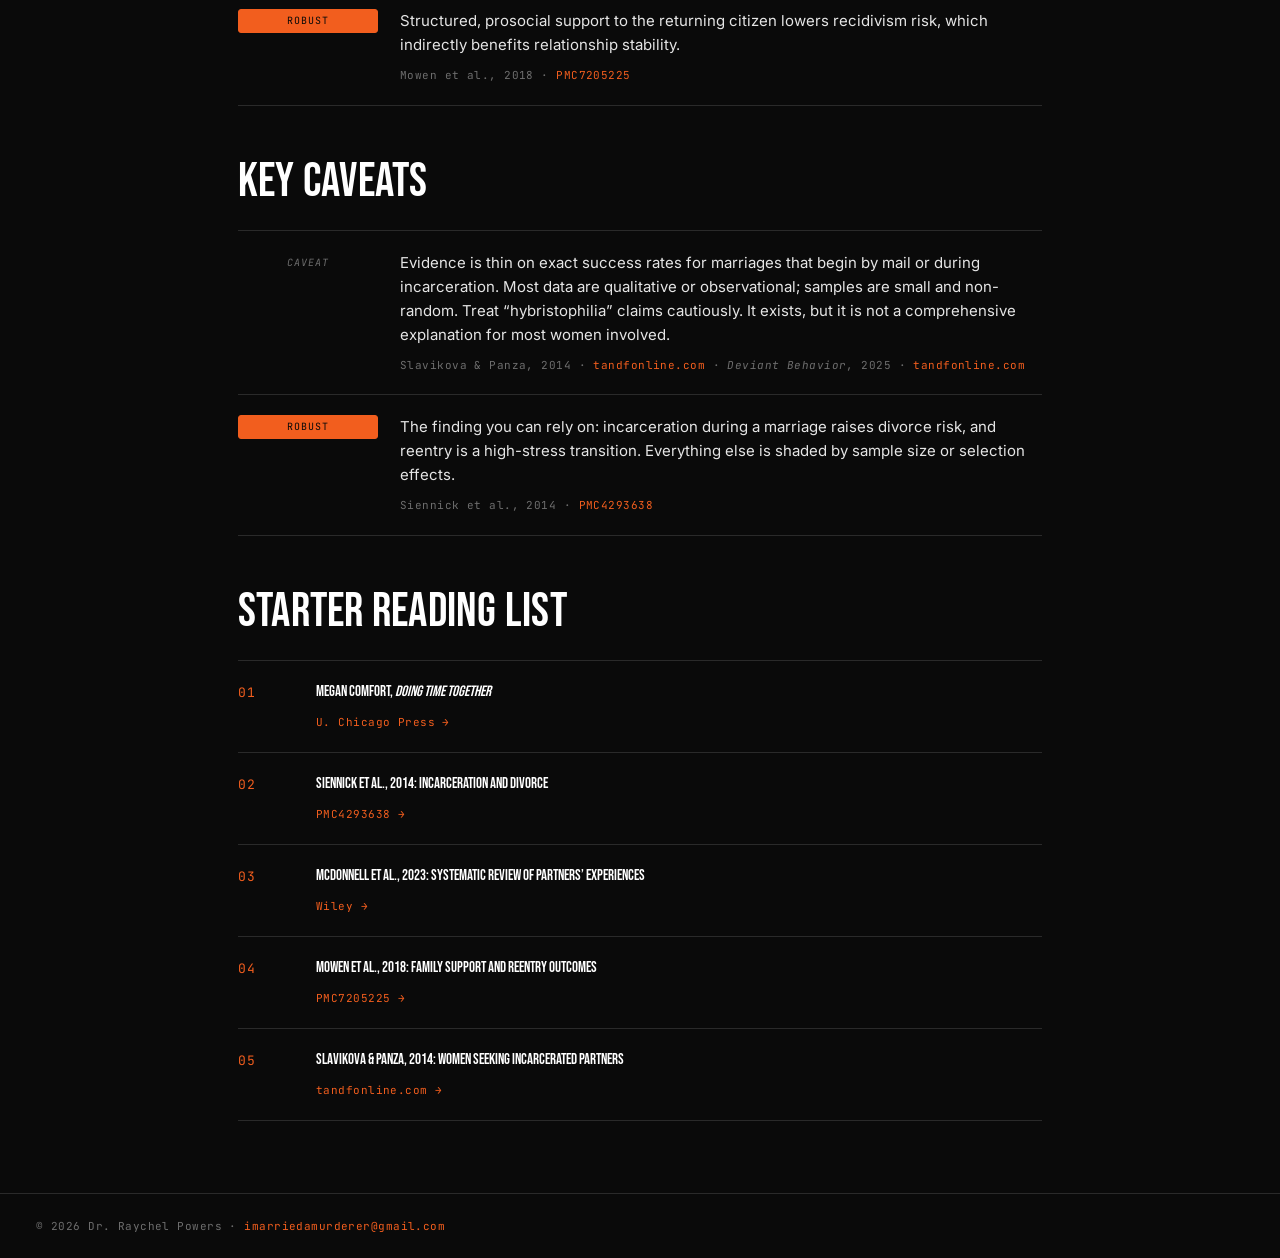
==== commit b61ad6d0: "Voice pass: rewrite em dashes, drop eyebrows, keep tagline, fix Psy.D. Co-Authored-By: Claude Opus 5" ====
--- a/research/index.html
+++ b/research/index.html
@@ -3,10 +3,10 @@
 <head>
   <meta charset="UTF-8">
   <meta name="viewport" content="width=device-width, initial-scale=1.0">
-  <title>The Research &mdash; I Married a Murderer</title>
+  <title>The Research Behind I Married a Murderer</title>
   <meta name="description" content="Every finding from the book, tagged by how much evidence actually backs it. Studies on women who marry incarcerated men, prison marriages, hybristophilia, reentry, and divorce risk.">
   <meta property="og:type" content="website">
-  <meta property="og:title" content="The Research &mdash; I Married a Murderer">
+  <meta property="og:title" content="The Research Behind I Married a Murderer">
   <meta property="og:description" content="Findings on prison marriages, reentry, and divorce risk, tagged by evidence strength.">
   <meta name="theme-color" content="#0A0A0A">
   <link rel="icon" type="image/svg+xml" href="data:image/svg+xml,%3Csvg xmlns='http://www.w3.org/2000/svg' viewBox='0 0 32 32'%3E%3Crect width='32' height='32' fill='%230A0A0A'/%3E%3Ccircle cx='16' cy='16' r='10' fill='%23F25E1E'/%3E%3C/svg%3E">
@@ -27,9 +27,8 @@
   <main class="page">
 
     <header class="page-hero">
-      <p class="page-eyebrow">/ research</p>
       <h1 class="page-title">THE RESEARCH</h1>
-      <p class="page-lede">Every finding in the book, tagged by how much the evidence actually supports it. A living document &mdash; updated as new studies surface, old studies hold up, or new claims need to be flagged.</p>
+      <p class="page-lede">Every finding in the book, tagged by how much the evidence actually supports it. A living document, updated as new studies surface, old studies hold up, or new claims need to be flagged.</p>
       <div class="legend" aria-label="Evidence chip legend">
         <span class="legend-item"><span class="chip robust">ROBUST</span> strong, multi-study evidence</span>
         <span class="legend-item"><span class="chip limited">LIMITED</span> qualitative or single-study</span>
@@ -39,13 +38,12 @@
 
     <!-- ============ Section 1 ============ -->
     <section class="section">
-      <p class="section-eyebrow">/ section 01</p>
       <h2 class="section-title">Why women enter these relationships</h2>
 
       <article class="card">
         <span class="chip robust">ROBUST</span>
         <div class="card-body">
-          <p class="claim">Many women were already partners before the incarceration and stay through it &mdash; preserving the bond despite stigma and hardship. This is the dominant pathway, not the pen-pal romance the media tends to feature.</p>
+          <p class="claim">Many women were already partners before the incarceration and stay through it, preserving the bond despite stigma and hardship. This is the dominant pathway, not the pen-pal romance the media tends to feature.</p>
           <p class="source">Megan Comfort, <em>Doing Time Together</em> &middot; <a href="https://press.uchicago.edu/ucp/books/book/chicago/D/bo5485741.html" target="_blank" rel="noopener">U. Chicago Press</a></p>
         </div>
       </article>
@@ -53,7 +51,7 @@
       <article class="card">
         <span class="chip limited">LIMITED</span>
         <div class="card-body">
-          <p class="claim">Some women report a clearer sense of safety and control over contact when their partner is contained &mdash; and develop strategies to manage the &ldquo;courtesy stigma&rdquo; they receive from others.</p>
+          <p class="claim">Some women report a clearer sense of safety and control over contact when their partner is contained. They also develop strategies to manage the &ldquo;courtesy stigma&rdquo; they receive from others.</p>
           <p class="source">UT Dallas, 2021 &middot; <a href="https://news.utdallas.edu/social-sciences/courtesy-stigma-relationships-prison-2021/" target="_blank" rel="noopener">news.utdallas.edu</a></p>
         </div>
       </article>
@@ -61,7 +59,7 @@
       <article class="card">
         <span class="chip limited">LIMITED</span>
         <div class="card-body">
-          <p class="claim">Small studies find a diverse set of motivations &mdash; prior victimization, family exposure to the justice system, a search for connection and purpose. Samples are small; do not overgeneralize.</p>
+          <p class="claim">Small studies find a diverse set of motivations: prior victimization, family exposure to the justice system, a search for connection and purpose. Samples are small; do not overgeneralize.</p>
           <p class="source">Slavikova &amp; Panza, <em>Deviant Behavior</em>, 2014 &middot; <a href="https://www.tandfonline.com/doi/abs/10.1080/01639625.2014.897120" target="_blank" rel="noopener">tandfonline.com</a></p>
         </div>
       </article>
@@ -69,7 +67,7 @@
       <article class="card">
         <span class="chip speculation">SPECULATION FLAGGED</span>
         <div class="card-body">
-          <p class="claim">A minority are drawn to notoriety (&ldquo;hybristophilia&rdquo;). The construct is real, but heavily overrepresented in media &mdash; robust prevalence data are lacking, and it does not explain most cases.</p>
+          <p class="claim">A minority are drawn to notoriety (&ldquo;hybristophilia&rdquo;). The construct is real, but heavily overrepresented in media. Robust prevalence data are lacking, and it does not explain most cases.</p>
           <p class="source">Walsh Medical Media &middot; <a href="https://www.walshmedicalmedia.com/open-access/women-attracted-to-incarcerated-men-a-case-study-2573-4598-1000139.pdf" target="_blank" rel="noopener">case study</a> &middot; <em>Deviant Behavior</em>, 2025 &middot; <a href="https://www.tandfonline.com/doi/full/10.1080/01639625.2025.2520587" target="_blank" rel="noopener">tandfonline.com</a></p>
         </div>
       </article>
@@ -77,13 +75,12 @@
 
     <!-- ============ Section 2 ============ -->
     <section class="section">
-      <p class="section-eyebrow">/ section 02</p>
       <h2 class="section-title">What relationships look like during incarceration</h2>
 
       <article class="card">
         <span class="chip robust">ROBUST</span>
         <div class="card-body">
-          <p class="claim">Prisons reshape intimacy. Visits, surveillance, and rules turn many partners into &ldquo;quasi-inmates&rdquo; &mdash; reorganizing daily life around the institution.</p>
+          <p class="claim">Prisons reshape intimacy. Visits, surveillance, and rules turn many partners into &ldquo;quasi-inmates,&rdquo; reorganizing daily life around the institution.</p>
           <p class="source">Comfort, <em>Doing Time Together</em> &middot; <a href="https://press.uchicago.edu/ucp/books/book/chicago/D/bo5485741.html" target="_blank" rel="noopener">U. Chicago Press</a></p>
         </div>
       </article>
@@ -99,7 +96,7 @@
       <article class="card">
         <span class="chip robust">ROBUST</span>
         <div class="card-body">
-          <p class="claim">Strong prosocial partner support correlates with lower substance use and recidivism after release &mdash; though support is one factor among many and is not a guarantee.</p>
+          <p class="claim">Strong prosocial partner support correlates with lower substance use and recidivism after release, though support is one factor among many and is not a guarantee.</p>
           <p class="source">Mowen et al., 2018 &middot; <a href="https://www.ncbi.nlm.nih.gov/pmc/articles/PMC7205225/" target="_blank" rel="noopener">PMC7205225</a></p>
         </div>
       </article>
@@ -107,7 +104,6 @@
 
     <!-- ============ Section 3 ============ -->
     <section class="section">
-      <p class="section-eyebrow">/ section 03</p>
       <h2 class="section-title">How it turns out after release</h2>
 
       <article class="card">
@@ -129,7 +125,7 @@
       <article class="card">
         <span class="chip robust">ROBUST</span>
         <div class="card-body">
-          <p class="claim">Reentry is turbulent. Role renegotiation, finances, employment barriers, parole conditions, and trauma symptoms all stress the relationship &mdash; many end within months to a few years.</p>
+          <p class="claim">Reentry is turbulent. Role renegotiation, finances, employment barriers, parole conditions, and trauma symptoms all stress the relationship. Many end within months to a few years.</p>
           <p class="source">McDonnell et al. &middot; <a href="https://onlinelibrary.wiley.com/doi/full/10.1002/casp.2697" target="_blank" rel="noopener">casp.2697</a> &middot; Comfort &middot; <a href="https://press.uchicago.edu/ucp/books/book/chicago/D/bo5485741.html" target="_blank" rel="noopener">U. Chicago Press</a></p>
         </div>
       </article>
@@ -137,7 +133,7 @@
       <article class="card">
         <span class="chip limited">LIMITED</span>
         <div class="card-body">
-          <p class="claim">Not all fail. Some marriages stabilize and support desistance &mdash; steady work, sobriety, structured prosocial routines, honest communication. This reflects general desistance theory, not a prison-specific effect.</p>
+          <p class="claim">Not all fail. Some marriages stabilize and support desistance: steady work, sobriety, structured prosocial routines, honest communication. This reflects general desistance theory, not a prison-specific effect.</p>
           <p class="source">Desistance literature &middot; <a href="https://www.ncbi.nlm.nih.gov/pmc/articles/PMC4254819/" target="_blank" rel="noopener">PMC4254819</a></p>
         </div>
       </article>
@@ -145,7 +141,7 @@
       <article class="card">
         <span class="chip limited">LIMITED</span>
         <div class="card-body">
-          <p class="claim">Media narratives overstate the sensational cases. Profiles document both rare successes and many failures &mdash; illustrative, not representative.</p>
+          <p class="claim">Media narratives overstate the sensational cases. Profiles document both rare successes and many failures. Illustrative, not representative.</p>
           <p class="source"><em>The Times</em> &middot; <a href="https://www.thetimes.co.uk/article/you-have-to-be-a-strong-woman-what-its-like-to-marry-a-prisoner-xgbpbv8nb" target="_blank" rel="noopener">thetimes.co.uk</a></p>
         </div>
       </article>
@@ -153,13 +149,12 @@
 
     <!-- ============ Section 4 ============ -->
     <section class="section">
-      <p class="section-eyebrow">/ section 04</p>
       <h2 class="section-title">Risks and pitfalls</h2>
 
       <article class="card">
         <span class="chip speculation">SPECULATION FLAGGED</span>
         <div class="card-body">
-          <p class="claim">Financial exploitation and scams happen in pen-pal ecosystems. Due diligence required. Evidence base is mostly case reports and gray literature &mdash; prevalence unknown.</p>
+          <p class="claim">Financial exploitation and scams happen in pen-pal ecosystems. Due diligence required. Evidence base is mostly case reports and gray literature. Prevalence unknown.</p>
           <p class="source">Walsh Medical Media &middot; <a href="https://www.walshmedicalmedia.com/open-access/women-attracted-to-incarcerated-men-a-case-study-2573-4598-1000139.pdf" target="_blank" rel="noopener">case study</a></p>
         </div>
       </article>
@@ -167,7 +162,7 @@
       <article class="card">
         <span class="chip limited">LIMITED</span>
         <div class="card-body">
-          <p class="claim">Intimate-partner-violence risk after release varies by history and context. Large-scale data on partners who met during incarceration are limited. General reentry stressors correlate with conflict &mdash; plan for safety.</p>
+          <p class="claim">Intimate-partner-violence risk after release varies by history and context. Large-scale data on partners who met during incarceration are limited. General reentry stressors correlate with conflict. Plan for safety.</p>
           <p class="source">McDonnell et al., 2023 &middot; <a href="https://onlinelibrary.wiley.com/doi/full/10.1002/casp.2697" target="_blank" rel="noopener">casp.2697</a></p>
         </div>
       </article>
@@ -175,7 +170,7 @@
       <article class="card">
         <span class="chip limited">LIMITED</span>
         <div class="card-body">
-          <p class="claim">Stigma and isolation erode support networks &mdash; increasing burnout and depression in partners.</p>
+          <p class="claim">Stigma and isolation erode support networks, increasing burnout and depression in partners.</p>
           <p class="source">UT Dallas, 2021 &middot; <a href="https://news.utdallas.edu/social-sciences/courtesy-stigma-relationships-prison-2021/" target="_blank" rel="noopener">news.utdallas.edu</a></p>
         </div>
       </article>
@@ -183,13 +178,12 @@
 
     <!-- ============ Section 5 ============ -->
     <section class="section">
-      <p class="section-eyebrow">/ section 05</p>
       <h2 class="section-title">What predicts better outcomes</h2>
 
       <article class="card">
         <span class="chip limited">LIMITED</span>
         <div class="card-body">
-          <p class="claim">Pre-incarceration relationship, realistic expectations, gradual reentry planning, stable housing and work, sober living, trauma-informed couples counseling, and clear boundaries around money and communication all correlate with durability &mdash; in qualitative work.</p>
+          <p class="claim">Pre-incarceration relationship, realistic expectations, gradual reentry planning, stable housing and work, sober living, trauma-informed couples counseling, and clear boundaries around money and communication all correlate with durability (in qualitative work).</p>
           <p class="source">Comfort &middot; <a href="https://press.uchicago.edu/ucp/books/book/chicago/D/bo5485741.html" target="_blank" rel="noopener">U. Chicago Press</a> &middot; McDonnell et al. &middot; <a href="https://onlinelibrary.wiley.com/doi/full/10.1002/casp.2697" target="_blank" rel="noopener">casp.2697</a></p>
         </div>
       </article>
@@ -197,7 +191,7 @@
       <article class="card">
         <span class="chip robust">ROBUST</span>
         <div class="card-body">
-          <p class="claim">Structured, prosocial support to the returning citizen lowers recidivism risk &mdash; which indirectly benefits relationship stability.</p>
+          <p class="claim">Structured, prosocial support to the returning citizen lowers recidivism risk, which indirectly benefits relationship stability.</p>
           <p class="source">Mowen et al., 2018 &middot; <a href="https://www.ncbi.nlm.nih.gov/pmc/articles/PMC7205225/" target="_blank" rel="noopener">PMC7205225</a></p>
         </div>
       </article>
@@ -205,13 +199,12 @@
 
     <!-- ============ Section 6 ============ -->
     <section class="section">
-      <p class="section-eyebrow">/ section 06</p>
       <h2 class="section-title">Key caveats</h2>
 
       <article class="card">
         <span class="chip none">CAVEAT</span>
         <div class="card-body">
-          <p class="claim">Evidence is thin on exact success rates for marriages that begin by mail or during incarceration. Most data are qualitative or observational; samples are small and non-random. Treat &ldquo;hybristophilia&rdquo; claims cautiously &mdash; it exists, but it is not a comprehensive explanation for most women involved.</p>
+          <p class="claim">Evidence is thin on exact success rates for marriages that begin by mail or during incarceration. Most data are qualitative or observational; samples are small and non-random. Treat &ldquo;hybristophilia&rdquo; claims cautiously. It exists, but it is not a comprehensive explanation for most women involved.</p>
           <p class="source">Slavikova &amp; Panza, 2014 &middot; <a href="https://www.tandfonline.com/doi/abs/10.1080/01639625.2014.897120" target="_blank" rel="noopener">tandfonline.com</a> &middot; <em>Deviant Behavior</em>, 2025 &middot; <a href="https://www.tandfonline.com/doi/full/10.1080/01639625.2025.2520587" target="_blank" rel="noopener">tandfonline.com</a></p>
         </div>
       </article>
@@ -227,41 +220,40 @@
 
     <!-- ============ Reading list ============ -->
     <section class="section">
-      <p class="section-eyebrow">/ where to start</p>
       <h2 class="section-title">Starter reading list</h2>
       <ol class="readinglist">
         <li>
           <span class="num">01</span>
           <div>
-            <p class="title">Megan Comfort &mdash; <em>Doing Time Together</em></p>
+            <p class="title">Megan Comfort, <em>Doing Time Together</em></p>
             <a class="source-link" href="https://press.uchicago.edu/ucp/books/book/chicago/D/bo5485741.html" target="_blank" rel="noopener">U. Chicago Press &rarr;</a>
           </div>
         </li>
         <li>
           <span class="num">02</span>
           <div>
-            <p class="title">Siennick et al., 2014 &mdash; Incarceration and divorce</p>
+            <p class="title">Siennick et al., 2014: Incarceration and divorce</p>
             <a class="source-link" href="https://www.ncbi.nlm.nih.gov/pmc/articles/PMC4293638/" target="_blank" rel="noopener">PMC4293638 &rarr;</a>
           </div>
         </li>
         <li>
           <span class="num">03</span>
           <div>
-            <p class="title">McDonnell et al., 2023 &mdash; Systematic review of partners&rsquo; experiences</p>
+            <p class="title">McDonnell et al., 2023: Systematic review of partners&rsquo; experiences</p>
             <a class="source-link" href="https://onlinelibrary.wiley.com/doi/full/10.1002/casp.2697" target="_blank" rel="noopener">Wiley &rarr;</a>
           </div>
         </li>
         <li>
           <span class="num">04</span>
           <div>
-            <p class="title">Mowen et al., 2018 &mdash; Family support and reentry outcomes</p>
+            <p class="title">Mowen et al., 2018: Family support and reentry outcomes</p>
             <a class="source-link" href="https://www.ncbi.nlm.nih.gov/pmc/articles/PMC7205225/" target="_blank" rel="noopener">PMC7205225 &rarr;</a>
           </div>
         </li>
         <li>
           <span class="num">05</span>
           <div>
-            <p class="title">Slavikova &amp; Panza, 2014 &mdash; Women seeking incarcerated partners</p>
+            <p class="title">Slavikova &amp; Panza, 2014: Women seeking incarcerated partners</p>
             <a class="source-link" href="https://www.tandfonline.com/doi/abs/10.1080/01639625.2014.897120" target="_blank" rel="noopener">tandfonline.com &rarr;</a>
           </div>
         </li>
